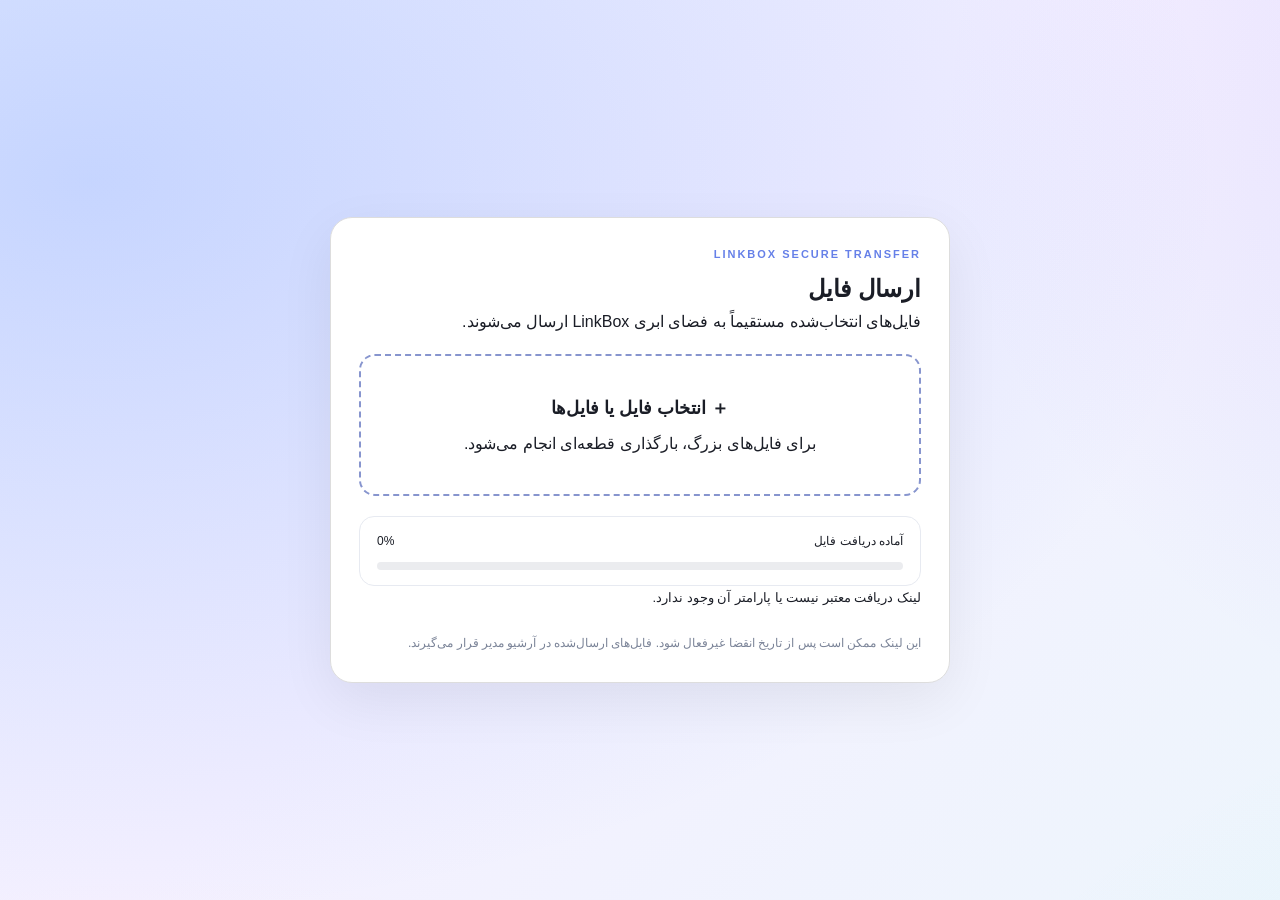
==== receive.html @ 8af35f46 "Add files via upload" ====
<!DOCTYPE html><html lang="fa" dir="rtl"><head><meta charset="UTF-8"><meta name="viewport" content="width=device-width,initial-scale=1"><title>ارسال فایل به LinkBox</title><link rel="stylesheet" href="styles.css"><link rel="stylesheet" href="file-manager.css"><style>body{min-height:100vh;display:grid;place-items:center}.receive-card{width:min(620px,calc(100% - 28px));padding:28px;border:1px solid var(--border-color,#ddd);border-radius:22px;background:var(--card-bg,#fff);box-shadow:0 18px 55px #0001}.receive-drop{display:block;text-align:center;border:2px dashed #8795ce;border-radius:16px;padding:38px 15px;margin:20px 0;cursor:pointer}.receive-drop strong{display:block;font-size:18px;margin-bottom:8px}.receive-status{font-size:13px;line-height:1.9;min-height:28px}</style></head><body><main class="receive-card"><p class="fm-kicker">LINKBOX SECURE TRANSFER</p><h2>ارسال فایل</h2><p>فایل‌های انتخاب‌شده مستقیماً به فضای ابری LinkBox ارسال می‌شوند.</p><label class="receive-drop"><strong>＋ انتخاب فایل یا فایل‌ها</strong><span>برای فایل‌های بزرگ، بارگذاری قطعه‌ای انجام می‌شود.</span><input id="receive-files" type="file" multiple hidden></label><div class="fm-progress-wrap"><div class="fm-progress-label"><span id="receive-name">آماده دریافت فایل</span><span id="receive-percent">0%</span></div><div class="fm-progress"><i id="receive-bar"></i></div></div><p id="receive-status" class="receive-status" aria-live="polite"></p><p class="fm-footer-note">این لینک ممکن است پس از تاریخ انقضا غیرفعال شود. فایل‌های ارسال‌شده در آرشیو مدیر قرار می‌گیرند.</p></main><script src="config.js"></script><script src="receive.js"></script></body></html>
---- styles.css ----
/* ========== متغیرهای تم ========== */
:root {
  --bg-primary: #eef1f8;
  --bg-secondary: #ffffff;
  --bg-tertiary: #e4e9f2;
  --bg-card: #ffffff;
  --text-primary: #1a1d26;
  --text-secondary: #5a6270;
  --text-muted: #8b93a7;
  --border: #d5dbe8;
  --accent: #4f6ef7;
  --accent-hover: #3b5bdb;
  --accent-soft: rgba(79, 110, 247, 0.12);
  --danger: #e74c3c;
  --danger-hover: #c0392b;
  --danger-soft: rgba(231, 76, 60, 0.12);
  --shadow: 0 2px 12px rgba(0, 0, 0, 0.06);
  --shadow-hover: 0 10px 32px rgba(0, 0, 0, 0.14);
  --shadow-lg: 0 16px 48px rgba(0, 0, 0, 0.16);
  --glow: 0 0 24px rgba(79, 110, 247, 0.25);
  --glow-soft: 0 0 40px rgba(79, 110, 247, 0.12);
  --radius: 18px;
  --radius-sm: 12px;
  --radius-xs: 8px;
  --transition: 0.22s cubic-bezier(0.4, 0, 0.2, 1);
  --font: "Vazirmatn", "Tahoma", "Segoe UI", sans-serif;
}

[data-theme="dark"] {
  --bg-primary: #0c0e14;
  --bg-secondary: #161922;
  --bg-tertiary: #1e2230;
  --bg-card: #1a1d28;
  --text-primary: #eef0f4;
  --text-secondary: #9ba3b5;
  --text-muted: #6b7280;
  --border: #2a2e3d;
  --accent: #6b8aff;
  --accent-hover: #8ba3ff;
  --accent-soft: rgba(107, 138, 255, 0.15);
  --danger: #ff6b6b;
  --danger-hover: #ff5252;
  --danger-soft: rgba(255, 107, 107, 0.15);
  --shadow: 0 2px 12px rgba(0, 0, 0, 0.3);
  --shadow-hover: 0 10px 32px rgba(0, 0, 0, 0.5);
  --shadow-lg: 0 16px 48px rgba(0, 0, 0, 0.55);
  --glow: 0 0 28px rgba(107, 138, 255, 0.35);
  --glow-soft: 0 0 48px rgba(107, 138, 255, 0.18);
}

/* تم طوسی خوش‌رنگ */
[data-theme="slate"] {
  --bg-primary: #2a2d35;
  --bg-secondary: #353942;
  --bg-tertiary: #40454f;
  --bg-card: #383c46;
  --text-primary: #f0f1f3;
  --text-secondary: #b0b5c0;
  --text-muted: #858b98;
  --border: #4a4f5a;
  --accent: #8b9dc3;
  --accent-hover: #a8b8d8;
  --accent-soft: rgba(139, 157, 195, 0.18);
  --danger: #e88a8a;
  --danger-hover: #f0a0a0;
  --danger-soft: rgba(232, 138, 138, 0.15);
  --shadow: 0 2px 14px rgba(0, 0, 0, 0.35);
  --shadow-hover: 0 10px 36px rgba(0, 0, 0, 0.45);
  --shadow-lg: 0 16px 48px rgba(0, 0, 0, 0.5);
  --glow: 0 0 28px rgba(139, 157, 195, 0.3);
  --glow-soft: 0 0 48px rgba(139, 157, 195, 0.15);
}

*, *::before, *::after { box-sizing: border-box; margin: 0; padding: 0; }
html { font-size: 16px; }
body {
  font-family: var(--font);
  background: var(--bg-primary);
  color: var(--text-primary);
  line-height: 1.6;
  min-height: 100vh;
  transition: background var(--transition), color var(--transition);
  -webkit-tap-highlight-color: transparent;
  touch-action: manipulation;
}

.app {
  max-width: 1400px;
  margin: 0 auto;
  padding: 0 24px 48px;
}

/* ========== هدر ========== */
.header {
  display: flex;
  align-items: center;
  gap: 20px;
  padding: 18px 0;
  margin-bottom: 16px;
}
.header-right { flex-shrink: 0; }
.header-center { flex: 1; max-width: 480px; margin: 0 auto; }
.header-left {
  flex-shrink: 0;
  display: flex;
  align-items: center;
  gap: 14px;
}

/* لوگو — ۸۰٪ بزرگ‌تر */
.logo {
  display: flex;
  align-items: center;
  gap: 12px;
  font-weight: 800;
  font-size: 2.4rem;
}
.logo-icon {
  display: flex;
  align-items: center;
  justify-content: center;
  width: 64px;
  height: 64px;
  background: linear-gradient(135deg, var(--accent), #8b5cf6);
  color: #fff;
  border-radius: 16px;
  font-size: 1.9rem;
  box-shadow: var(--glow), 0 4px 16px rgba(79, 110, 247, 0.3);
  position: relative;
}
.logo-icon::after {
  content: "";
  position: absolute;
  inset: -3px;
  border-radius: 18px;
  background: linear-gradient(135deg, var(--accent), #8b5cf6);
  opacity: 0.35;
  filter: blur(10px);
  z-index: -1;
}
.logo-text {
  background: linear-gradient(135deg, var(--accent), #8b5cf6);
  -webkit-background-clip: text;
  -webkit-text-fill-color: transparent;
  background-clip: text;
  filter: drop-shadow(0 0 12px rgba(79, 110, 247, 0.25));
}

/* لوگوی تصویری — سمت چپ صفحه */
.logo-img-link {
  display: flex;
  align-items: center;
  flex-shrink: 0;
  text-decoration: none;
}
.logo-img {
  height: 78px;
  width: auto;
  max-width: 240px;
  object-fit: contain;
  border-radius: 10px;
  transition: transform 0.2s ease, opacity 0.2s ease;
}
.logo-img:hover {
  transform: scale(1.05);
  opacity: 0.92;
}

/* ساعت عقربه‌ای + تاریخ شمسی */
.clock-date-wrap {
  display: flex;
  align-items: center;
  gap: 12px;
  padding: 6px 12px 6px 6px;
  background: var(--bg-secondary);
  border: 1.5px solid var(--border);
  border-radius: 16px;
  box-shadow: var(--shadow), var(--glow-soft);
}

.analog-clock {
  width: 52px;
  height: 52px;
  flex-shrink: 0;
}
.clock-face {
  width: 100%;
  height: 100%;
  border-radius: 50%;
  background:
    radial-gradient(circle at 35% 30%, rgba(255,255,255,0.2), transparent 50%),
    linear-gradient(145deg, var(--bg-tertiary), var(--bg-secondary));
  border: 2px solid var(--border);
  box-shadow:
    inset 0 2px 6px rgba(0,0,0,0.08),
    0 0 16px rgba(79, 110, 247, 0.15);
  position: relative;
}
.clock-mark {
  position: absolute;
  width: 2px;
  height: 5px;
  background: var(--text-muted);
  left: 50%;
  top: 4px;
  margin-left: -1px;
  transform-origin: 50% 22px;
  transform: rotate(calc(var(--i) * 30deg));
  border-radius: 1px;
  opacity: 0.7;
}
.clock-mark:nth-child(1),
.clock-mark:nth-child(4),
.clock-mark:nth-child(7),
.clock-mark:nth-child(10) {
  height: 7px;
  width: 2.5px;
  background: var(--accent);
  opacity: 1;
}
.hand {
  position: absolute;
  left: 50%;
  bottom: 50%;
  transform-origin: 50% 100%;
  border-radius: 3px;
  background: var(--text-primary);
}
.hour-hand {
  width: 3px;
  height: 12px;
  margin-left: -1.5px;
  background: var(--text-primary);
  z-index: 2;
}
.minute-hand {
  width: 2.5px;
  height: 16px;
  margin-left: -1.25px;
  background: var(--text-secondary);
  z-index: 3;
}
.second-hand {
  width: 1.5px;
  height: 18px;
  margin-left: -0.75px;
  background: var(--accent);
  z-index: 4;
  box-shadow: 0 0 6px var(--accent);
}
.clock-center {
  position: absolute;
  width: 6px;
  height: 6px;
  background: var(--accent);
  border-radius: 50%;
  left: 50%;
  top: 50%;
  margin: -3px 0 0 -3px;
  z-index: 5;
  box-shadow: 0 0 8px var(--accent);
}

.jalali-date {
  display: flex;
  flex-direction: column;
  gap: 1px;
  min-width: 0;
}
.jalali-weekday {
  font-size: 0.72rem;
  font-weight: 600;
  color: var(--accent);
  letter-spacing: 0.02em;
}
.jalali-full {
  font-size: 0.82rem;
  font-weight: 700;
  color: var(--text-primary);
  white-space: nowrap;
}

/* جستجو */
.search-box { position: relative; display: flex; align-items: center; }
.search-icon {
  position: absolute;
  right: 14px;
  width: 18px;
  height: 18px;
  color: var(--text-muted);
  pointer-events: none;
}
.search-box input {
  width: 100%;
  padding: 11px 44px 11px 40px;
  border: 1.5px solid var(--border);
  border-radius: 999px;
  background: var(--bg-secondary);
  color: var(--text-primary);
  font-size: 0.95rem;
  font-family: inherit;
  transition: all var(--transition);
  outline: none;
}
.search-box input:focus {
  border-color: var(--accent);
  box-shadow: 0 0 0 3px var(--accent-soft);
}
.search-box input::placeholder { color: var(--text-muted); }
.search-clear {
  position: absolute;
  left: 12px;
  background: var(--bg-tertiary);
  border: none;
  width: 22px;
  height: 22px;
  border-radius: 50%;
  color: var(--text-secondary);
  font-size: 0.7rem;
  cursor: pointer;
  display: flex;
  align-items: center;
  justify-content: center;
  transition: all var(--transition);
}
.search-clear:hover { background: var(--danger); color: #fff; }
.search-clear.hidden { display: none; }

.theme-btn {
  display: flex;
  align-items: center;
  justify-content: center;
  width: 42px;
  height: 42px;
  background: var(--bg-secondary);
  border: 1.5px solid var(--border);
  border-radius: 12px;
  cursor: pointer;
  font-size: 1.2rem;
  transition: all var(--transition);
  box-shadow: var(--shadow);
}
.theme-btn:hover {
  border-color: var(--accent);
  background: var(--accent-soft);
  transform: rotate(15deg);
  box-shadow: var(--glow-soft);
}

/* ========== نوار ابزار ========== */
.toolbar {
  display: flex;
  gap: 12px;
  margin-bottom: 20px;
  flex-wrap: wrap;
}

.btn {
  display: inline-flex;
  align-items: center;
  gap: 8px;
  padding: 11px 20px;
  border: none;
  border-radius: var(--radius-sm);
  font-size: 0.92rem;
  font-weight: 600;
  cursor: pointer;
  transition: all var(--transition);
  font-family: inherit;
}
.btn-primary {
  background: linear-gradient(135deg, var(--accent), #7c5cfc);
  color: #fff;
  box-shadow: 0 4px 14px rgba(79, 110, 247, 0.35), var(--glow-soft);
  position: relative;
  overflow: hidden;
}
.btn-primary::after {
  content: "";
  position: absolute;
  top: -50%;
  left: -50%;
  width: 200%;
  height: 200%;
  background: linear-gradient(90deg, transparent, rgba(255,255,255,0.2), transparent);
  transform: translateX(-100%);
  transition: none;
}
.btn-primary:hover {
  transform: translateY(-2px);
  box-shadow: 0 6px 20px rgba(79, 110, 247, 0.5), var(--glow);
}
.btn-primary:hover::after {
  animation: btnShine 0.7s ease;
}
@keyframes btnShine {
  to { transform: translateX(100%); }
}
.btn-secondary {
  background: var(--bg-secondary);
  color: var(--text-primary);
  border: 1.5px solid var(--border);
}
.btn-secondary:hover {
  background: var(--bg-tertiary);
  border-color: var(--accent);
}
.btn-danger { background: var(--danger); color: #fff; }
.btn-danger:hover { background: var(--danger-hover); }

.btn-icon {
  background: transparent;
  border: none;
  color: var(--text-secondary);
  padding: 5px;
  border-radius: 6px;
  cursor: pointer;
  font-size: 0.9rem;
  transition: all var(--transition);
  line-height: 1;
}
.btn-icon:hover { background: var(--bg-tertiary); color: var(--text-primary); }
.btn-icon.danger:hover { color: var(--danger); background: var(--danger-soft); }

/* ========== نوار افقی دسته‌بندی‌ها — ۳ بعدی ========== */
.categories-bar-wrap {
  margin-bottom: 28px;
  overflow-x: auto;
  padding: 8px 4px 16px;
  -webkit-overflow-scrolling: touch;
  scrollbar-width: thin;
}

.categories-bar {
  display: flex;
  gap: 12px;
  flex-wrap: nowrap;
  min-width: min-content;
  perspective: 800px;
}

.cat-chip {
  position: relative;
  display: flex;
  align-items: center;
  gap: 8px;
  padding: 12px 20px;
  border: none;
  border-radius: 14px;
  font-family: inherit;
  font-size: 0.92rem;
  font-weight: 600;
  color: #fff;
  cursor: pointer;
  white-space: nowrap;
  transition: all 0.25s cubic-bezier(0.34, 1.4, 0.64, 1);
  /* افکت ۳ بعدی */
  box-shadow:
    0 4px 0 rgba(0, 0, 0, 0.2),
    0 6px 16px rgba(0, 0, 0, 0.15),
    inset 0 1px 0 rgba(255, 255, 255, 0.25);
  transform: translateY(0);
  flex-shrink: 0;
}

.cat-chip:hover {
  transform: translateY(-3px);
  box-shadow:
    0 7px 0 rgba(0, 0, 0, 0.2),
    0 12px 24px rgba(0, 0, 0, 0.2),
    inset 0 1px 0 rgba(255, 255, 255, 0.3);
}

.cat-chip:active {
  transform: translateY(2px);
  box-shadow:
    0 2px 0 rgba(0, 0, 0, 0.2),
    0 3px 8px rgba(0, 0, 0, 0.12),
    inset 0 1px 0 rgba(255, 255, 255, 0.2);
}

.cat-chip.active {
  transform: translateY(-4px) scale(1.04);
  box-shadow:
    0 8px 0 rgba(0, 0, 0, 0.25),
    0 14px 28px rgba(0, 0, 0, 0.22),
    inset 0 1px 0 rgba(255, 255, 255, 0.35),
    0 0 0 3px rgba(255, 255, 255, 0.3);
  z-index: 2;
}

.cat-chip .cat-count {
  background: rgba(0, 0, 0, 0.25);
  color: #fff;
  font-size: 0.72rem;
  font-weight: 700;
  padding: 2px 8px;
  border-radius: 999px;
  min-width: 22px;
  text-align: center;
}

.cat-chip .cat-delete {
  background: rgba(0, 0, 0, 0.2);
  border: none;
  color: #fff;
  width: 22px;
  height: 22px;
  border-radius: 50%;
  font-size: 0.7rem;
  cursor: pointer;
  display: flex;
  align-items: center;
  justify-content: center;
  opacity: 0.7;
  transition: all 0.15s;
  margin-right: -4px;
}
.cat-chip .cat-delete:hover {
  opacity: 1;
  background: rgba(0, 0, 0, 0.45);
  transform: scale(1.15);
}

/* ========== محتوا ========== */
.content { min-height: 400px; }

.content-header {
  display: flex;
  align-items: center;
  gap: 10px;
  margin-bottom: 22px;
}
.content-header h2 {
  font-size: 1.3rem;
  font-weight: 800;
  letter-spacing: -0.02em;
}
.badge {
  background: var(--bg-tertiary);
  color: var(--text-secondary);
  font-size: 0.78rem;
  padding: 3px 10px;
  border-radius: 999px;
  font-weight: 700;
}

/* ========== گرید کارت‌ها — استایل آیکونی درخشان ========== */
.links-grid {
  display: grid;
  grid-template-columns: repeat(auto-fill, minmax(260px, 1fr));
  gap: 20px;
}

.link-card {
  background: var(--bg-card);
  border: 1.5px solid var(--border);
  border-radius: 20px;
  overflow: hidden;
  display: flex;
  flex-direction: column;
  transition: all 0.3s cubic-bezier(0.4, 0, 0.2, 1);
  position: relative;
  aspect-ratio: 1.25 / 1;
  cursor: pointer;
  text-decoration: none;
  color: inherit;
  box-shadow: var(--shadow);
}

/* حاشیه درخشان */
.link-card::before {
  content: "";
  position: absolute;
  inset: 0;
  border-radius: inherit;
  padding: 1.5px;
  background: linear-gradient(135deg, transparent 30%, var(--accent) 50%, transparent 70%);
  background-size: 200% 200%;
  -webkit-mask: linear-gradient(#fff 0 0) content-box, linear-gradient(#fff 0 0);
  mask: linear-gradient(#fff 0 0) content-box, linear-gradient(#fff 0 0);
  -webkit-mask-composite: xor;
  mask-composite: exclude;
  opacity: 0;
  transition: opacity 0.4s ease;
  pointer-events: none;
  z-index: 3;
}
.link-card:hover::before {
  opacity: 0.8;
  animation: borderShine 2.2s linear infinite;
}
@keyframes borderShine {
  0% { background-position: 200% 0; }
  100% { background-position: -200% 0; }
}

.link-card:hover {
  transform: translateY(-5px) scale(1.01);
  box-shadow: var(--shadow-hover), var(--glow);
  border-color: color-mix(in srgb, var(--accent) 50%, var(--border));
}

/* ناحیه آیکون — وسط و درخشان */
.link-card-icon-area {
  position: relative;
  flex: 1;
  min-height: 0;
  display: flex;
  align-items: center;
  justify-content: center;
  background:
    radial-gradient(ellipse at 50% 45%, color-mix(in srgb, var(--accent) 12%, transparent), transparent 65%),
    var(--bg-card);
  overflow: hidden;
}

/* هاله نوری پشت آیکون */
.link-card-icon-area::before {
  content: "";
  position: absolute;
  width: 120px;
  height: 120px;
  border-radius: 50%;
  background: radial-gradient(circle, color-mix(in srgb, var(--accent) 35%, transparent), transparent 70%);
  filter: blur(20px);
  opacity: 0.7;
  transition: opacity 0.35s ease, transform 0.35s ease;
  pointer-events: none;
}
.link-card:hover .link-card-icon-area::before {
  opacity: 1;
  transform: scale(1.25);
}

.link-card-icon {
  position: relative;
  z-index: 1;
  width: 88px;
  height: 88px;
  border-radius: 22px;
  object-fit: contain;
  background: transparent;
  filter: drop-shadow(0 0 18px color-mix(in srgb, var(--accent) 45%, transparent));
  transition: transform 0.35s ease, filter 0.35s ease;
}
.link-card:hover .link-card-icon {
  transform: scale(1.08);
  filter: drop-shadow(0 0 28px color-mix(in srgb, var(--accent) 60%, transparent));
}

.link-card-icon.cover {
  width: 100%;
  height: 100%;
  border-radius: 0;
  object-fit: cover;
  filter: none;
}
.link-card:hover .link-card-icon.cover {
  transform: scale(1.05);
  filter: none;
}

.link-card-icon-fallback {
  position: relative;
  z-index: 1;
  width: 88px;
  height: 88px;
  display: flex;
  align-items: center;
  justify-content: center;
  font-size: 3.2rem;
  filter: drop-shadow(0 0 16px color-mix(in srgb, var(--accent) 40%, transparent));
  transition: transform 0.35s ease;
}
.link-card:hover .link-card-icon-fallback {
  transform: scale(1.1);
}

/* بدنه پایین کارت */
.link-card-body {
  flex-shrink: 0;
  padding: 12px 14px 12px;
  display: flex;
  flex-direction: column;
  gap: 2px;
  background: var(--bg-card);
  border-top: 1px solid var(--border);
  position: relative;
  z-index: 2;
}

.link-card-title-row {
  display: flex;
  align-items: center;
  gap: 6px;
  min-width: 0;
}
.link-card-title {
  font-size: 0.98rem;
  font-weight: 700;
  color: var(--text-primary);
  line-height: 1.3;
  white-space: nowrap;
  overflow: hidden;
  text-overflow: ellipsis;
  flex: 1;
  min-width: 0;
}
.link-card-sparkle {
  flex-shrink: 0;
  font-size: 0.85rem;
  opacity: 0.85;
}

.link-card-url {
  font-size: 0.72rem;
  color: var(--text-muted);
  white-space: nowrap;
  overflow: hidden;
  text-overflow: ellipsis;
  direction: ltr;
  text-align: right;
  margin-bottom: 6px;
}

.link-card-footer {
  display: flex;
  align-items: center;
  justify-content: space-between;
  gap: 8px;
}
.link-card-cat {
  font-size: 0.7rem;
  font-weight: 700;
  padding: 4px 12px;
  border-radius: 999px;
  color: #fff;
  max-width: 55%;
  overflow: hidden;
  text-overflow: ellipsis;
  white-space: nowrap;
  box-shadow: 0 2px 8px rgba(0,0,0,0.15);
}
.link-card-actions {
  display: flex;
  gap: 4px;
  opacity: 0.55;
  transition: opacity var(--transition);
}
.link-card:hover .link-card-actions { opacity: 1; }

.link-card-actions .btn-icon {
  width: 30px;
  height: 30px;
  display: flex;
  align-items: center;
  justify-content: center;
  border-radius: 8px;
  font-size: 0.95rem;
  background: var(--bg-tertiary);
}

/* حالت خالی */
.empty-state {
  text-align: center;
  padding: 80px 20px;
  color: var(--text-muted);
}
.empty-state.hidden { display: none; }
.empty-icon { font-size: 3rem; margin-bottom: 12px; }
.empty-title { font-size: 1.15rem; font-weight: 700; color: var(--text-secondary); margin-bottom: 4px; }
.empty-desc { font-size: 0.9rem; }

/* همگام‌سازی */
.sync-status {
  display: inline-flex;
  align-items: center;
  gap: 6px;
  font-size: 0.8rem;
  font-weight: 600;
  color: var(--text-muted);
  padding: 6px 12px;
  border-radius: 999px;
  background: var(--bg-tertiary);
  white-space: nowrap;
}
.sync-status.ok { color: #27ae60; }
.sync-status.err { color: var(--danger); }
.sync-status.syncing { color: var(--accent); }

.sync-intro {
  font-size: 0.9rem;
  color: var(--text-secondary);
  margin-bottom: 14px;
  line-height: 1.7;
}
.sync-steps {
  background: var(--bg-primary);
  border: 1px solid var(--border);
  border-radius: var(--radius-sm);
  padding: 14px 16px;
  margin-bottom: 18px;
  font-size: 0.85rem;
  color: var(--text-secondary);
  line-height: 1.8;
}
.sync-steps a { color: var(--accent); font-weight: 600; }
.sync-steps code {
  background: var(--bg-tertiary);
  padding: 1px 6px;
  border-radius: 4px;
  font-size: 0.8rem;
  direction: ltr;
  display: inline-block;
}
.checkbox-label {
  display: flex !important;
  align-items: center;
  gap: 8px;
  cursor: pointer;
  font-weight: 600 !important;
  color: var(--text-primary) !important;
}
.checkbox-label input { width: auto !important; accent-color: var(--accent); }
.sync-message {
  padding: 10px 14px;
  border-radius: var(--radius-xs);
  font-size: 0.85rem;
  margin-bottom: 12px;
}
.sync-message.hidden { display: none; }
.sync-message.ok { background: rgba(39, 174, 96, 0.12); color: #27ae60; }
.sync-message.err { background: var(--danger-soft); color: var(--danger); }
.sync-footer { flex-wrap: wrap; }
.sync-divider {
  border: none;
  border-top: 1px solid var(--border);
  margin: 18px 0 14px;
}
.sync-backup .hint { margin-bottom: 10px; }
.sync-backup-btns { display: flex; gap: 10px; flex-wrap: wrap; }

/* ========== مودال ========== */
.modal {
  position: fixed;
  inset: 0;
  z-index: 1000;
  display: flex;
  align-items: center;
  justify-content: center;
  padding: 20px;
}
.modal.hidden { display: none; }
.modal-overlay {
  position: absolute;
  inset: 0;
  background: rgba(0, 0, 0, 0.55);
  backdrop-filter: blur(6px);
}
.modal-content {
  position: relative;
  background: var(--bg-secondary);
  border-radius: var(--radius);
  width: 100%;
  max-width: 520px;
  box-shadow: var(--shadow-lg);
  border: 1.5px solid var(--border);
  animation: modalIn 0.28s cubic-bezier(0.34, 1.56, 0.64, 1);
  max-height: 90vh;
  overflow-y: auto;
}
.modal-content.modal-sm { max-width: 400px; }

@keyframes modalIn {
  from { opacity: 0; transform: translateY(-24px) scale(0.95); }
  to { opacity: 1; transform: translateY(0) scale(1); }
}

.modal-header {
  display: flex;
  align-items: center;
  justify-content: space-between;
  padding: 18px 22px;
  border-bottom: 1px solid var(--border);
  position: sticky;
  top: 0;
  background: var(--bg-secondary);
  z-index: 1;
}
.modal-header h3 { font-size: 1.1rem; font-weight: 700; }
.modal-close {
  background: var(--bg-tertiary);
  border: none;
  width: 32px;
  height: 32px;
  border-radius: 8px;
  font-size: 1rem;
  color: var(--text-muted);
  cursor: pointer;
  display: flex;
  align-items: center;
  justify-content: center;
  transition: all var(--transition);
}
.modal-close:hover { background: var(--danger-soft); color: var(--danger); }
.modal-body { padding: 22px; }
.modal-footer {
  display: flex;
  justify-content: flex-end;
  gap: 10px;
  margin-top: 20px;
}

.form-group { margin-bottom: 16px; }
.form-group label {
  display: block;
  font-size: 0.85rem;
  font-weight: 600;
  color: var(--text-secondary);
  margin-bottom: 6px;
}
.form-group input,
.form-group select,
.form-group textarea {
  width: 100%;
  padding: 11px 14px;
  border: 1.5px solid var(--border);
  border-radius: var(--radius-xs);
  background: var(--bg-primary);
  color: var(--text-primary);
  font-size: 0.92rem;
  font-family: inherit;
  transition: border-color var(--transition), box-shadow var(--transition);
}
.form-group input:focus,
.form-group select:focus,
.form-group textarea:focus {
  outline: none;
  border-color: var(--accent);
  box-shadow: 0 0 0 3px var(--accent-soft);
}
.form-group textarea { resize: vertical; min-height: 64px; }
.hint { font-size: 0.78rem; color: var(--text-muted); margin-top: 4px; }

/* پیش‌نمایش عکس */
.image-preview-area {
  display: flex;
  gap: 16px;
  align-items: flex-start;
  margin-bottom: 18px;
  padding: 14px;
  background: var(--bg-primary);
  border-radius: var(--radius-sm);
  border: 1.5px dashed var(--border);
}
.image-preview {
  width: 96px;
  height: 96px;
  border-radius: 14px;
  background: var(--bg-tertiary);
  display: flex;
  align-items: center;
  justify-content: center;
  overflow: hidden;
  flex-shrink: 0;
  border: 1.5px solid var(--border);
}
.image-preview img { width: 100%; height: 100%; object-fit: cover; }
.preview-placeholder { font-size: 2rem; opacity: 0.4; }
.image-inputs { flex: 1; min-width: 0; }
.image-inputs .form-group { margin-bottom: 8px; }

/* تب‌های منبع عکس */
.image-source-tabs {
  display: flex;
  gap: 6px;
  margin-bottom: 10px;
}
.img-tab {
  flex: 1;
  padding: 7px 12px;
  border: 1.5px solid var(--border);
  border-radius: 8px;
  background: var(--bg-secondary);
  color: var(--text-secondary);
  font-size: 0.82rem;
  font-weight: 600;
  font-family: inherit;
  cursor: pointer;
  transition: all var(--transition);
}
.img-tab.active {
  background: var(--accent);
  color: #fff;
  border-color: var(--accent);
}
.img-tab:hover:not(.active) { border-color: var(--accent); color: var(--accent); }
.img-panel.hidden { display: none; }

/* دراپ فایل */
.file-drop {
  display: flex;
  flex-direction: column;
  align-items: center;
  justify-content: center;
  gap: 4px;
  padding: 18px 12px;
  border: 1.5px dashed var(--border);
  border-radius: var(--radius-xs);
  background: var(--bg-secondary);
  cursor: pointer;
  transition: all var(--transition);
  text-align: center;
}
.file-drop:hover, .file-drop.dragover {
  border-color: var(--accent);
  background: var(--accent-soft);
}
.file-drop-text { font-size: 0.88rem; font-weight: 600; color: var(--text-primary); }
.file-drop-hint { font-size: 0.72rem; color: var(--text-muted); }

/* انتخابگر رنگ */
.color-picker { display: flex; gap: 8px; flex-wrap: wrap; }
.color-swatch {
  width: 32px;
  height: 32px;
  border-radius: 50%;
  border: 3px solid transparent;
  cursor: pointer;
  transition: all var(--transition);
  padding: 0;
}
.color-swatch:hover { transform: scale(1.15); }
.color-swatch.active {
  border-color: var(--text-primary);
  box-shadow: 0 0 0 2px var(--bg-secondary);
}

/* ========== ریسپانسیو ========== */
/* ========== موبایل ========== */
@media (max-width: 700px) {
  .app { padding: 0 12px 28px; }
  .header {
    flex-wrap: wrap;
    gap: 12px;
    padding: 12px 0;
  }
  .header-center { order: 3; max-width: 100%; width: 100%; }
  .logo { font-size: 1.5rem; gap: 8px; }
  .logo-icon { width: 44px; height: 44px; font-size: 1.3rem; border-radius: 12px; }
  .logo-img { height: 60px; max-width: 180px; }
  .clock-date-wrap { padding: 4px 8px 4px 4px; gap: 6px; border-radius: 12px; }
  .analog-clock { width: 40px; height: 40px; }
  .clock-mark { transform-origin: 50% 16px; top: 3px; height: 4px; }
  .hour-hand { height: 9px; }
  .minute-hand { height: 12px; }
  .second-hand { height: 14px; }
  .jalali-weekday { font-size: 0.65rem; }
  .jalali-full { font-size: 0.7rem; }
  .theme-btn { width: 38px; height: 38px; font-size: 1.05rem; }
  .toolbar { flex-direction: column; gap: 8px; margin-bottom: 14px; }
  .btn { width: 100%; justify-content: center; padding: 12px 16px; }
  .categories-bar-wrap { margin-bottom: 18px; padding: 4px 2px 12px; }
  .cat-chip { padding: 10px 14px; font-size: 0.82rem; border-radius: 12px; }
  .content-header { margin-bottom: 14px; }
  .content-header h2 { font-size: 1.1rem; }

  /* دو ستون روی موبایل */
  .links-grid {
    grid-template-columns: repeat(2, 1fr);
    gap: 12px;
  }
  .link-card {
    aspect-ratio: 1 / 1.05;
    border-radius: 16px;
  }
  .link-card-icon {
    width: 56px;
    height: 56px;
    border-radius: 14px;
  }
  .link-card-icon-fallback { width: 56px; height: 56px; font-size: 2.2rem; }
  .link-card-icon-area::before { width: 80px; height: 80px; }
  .link-card-body { padding: 10px 10px 10px; }
  .link-card-title { font-size: 0.82rem; }
  .link-card-url { font-size: 0.65rem; margin-bottom: 4px; }
  .link-card-cat { font-size: 0.62rem; padding: 3px 8px; }
  .link-card-actions .btn-icon { width: 28px; height: 28px; font-size: 0.85rem; }
  /* روی موبایل دکمه‌ها همیشه دیده شوند */
  .link-card-actions { opacity: 0.85; }

  .image-preview-area { flex-direction: column; align-items: center; }
  .modal-content { max-width: 100%; border-radius: 16px; }
  .modal { padding: 12px; }
}

/* موبایل خیلی کوچک — یک ستون */
@media (max-width: 380px) {
  .links-grid {
    grid-template-columns: 1fr;
    gap: 14px;
  }
  .link-card { aspect-ratio: 1.3 / 1; max-width: 320px; margin: 0 auto; width: 100%; }
  .link-card-icon { width: 72px; height: 72px; }
  .link-card-icon-fallback { width: 72px; height: 72px; font-size: 2.8rem; }
}

/* تبلت */
@media (min-width: 701px) and (max-width: 900px) {
  .links-grid {
    grid-template-columns: repeat(auto-fill, minmax(220px, 1fr));
    gap: 16px;
  }
}


/* منوی اصلی در گوشه بالای صفحه */
.hidden { display: none !important; }
.header-right { display:flex; align-items:center; gap:16px; position:relative; }
.top-menu-wrap { position:relative; z-index:20; }
.top-menu-toggle { display:flex; align-items:center; gap:8px; border:1px solid var(--border); border-radius:13px; padding:10px 14px; background:var(--bg-card); color:var(--text-primary); font:inherit; font-weight:700; cursor:pointer; box-shadow:var(--shadow); transition:all .2s ease; }
.top-menu-toggle:hover,.top-menu-toggle[aria-expanded="true"] { border-color:var(--accent); color:var(--accent); box-shadow:var(--glow-soft); }
.top-menu { position:absolute; top:calc(100% + 10px); right:0; width:220px; padding:9px; border:1px solid var(--border); border-radius:17px; background:var(--bg-card); box-shadow:var(--shadow-lg); backdrop-filter:blur(18px); animation:menuIn .18s ease-out; }
.menu-action { width:100%; display:flex; align-items:center; gap:10px; padding:11px 12px; border:0; border-radius:10px; background:transparent; color:var(--text-primary); font:inherit; text-align:right; cursor:pointer; transition:background .2s,transform .2s,color .2s; }
.menu-action span { width:23px; text-align:center; font-size:1.15rem; }
.menu-action:hover { background:var(--accent-soft); color:var(--accent); transform:translateX(-2px); }
.menu-action.menu-primary { background:linear-gradient(120deg,var(--accent),#8b5cf6); color:white; }
.menu-action.menu-primary:hover { filter:brightness(1.08); }
.top-menu .sync-status { display:block; padding:8px 10px 2px; font-size:.72rem; }
@keyframes menuIn { from { opacity:0; transform:translateY(-6px) scale(.98); } to { opacity:1; transform:translateY(0) scale(1); } }

/* کارت‌های فشرده‌تر؛ اندازه تصویر داخل کارت تغییر نمی‌کند */
.links-grid { grid-template-columns:repeat(auto-fill,minmax(210px,1fr)); gap:14px; }
.link-card { aspect-ratio:1.45 / 1; border-radius:16px; animation:cardAppear .48s cubic-bezier(.2,.75,.25,1) both; }
.link-card:nth-child(6n+2) { animation-delay:.04s; } .link-card:nth-child(6n+3) { animation-delay:.08s; } .link-card:nth-child(6n+4) { animation-delay:.12s; } .link-card:nth-child(6n+5) { animation-delay:.16s; }
@keyframes cardAppear { from { opacity:0; transform:translateY(14px) scale(.975); } to { opacity:1; transform:translateY(0) scale(1); } }
.link-card-icon { width:88px; height:88px; } .link-card-icon.cover { width:100%; height:100%; }
.link-card-body { padding:9px 12px; }
.gallery-page { padding:8px 0 35px; animation:cardAppear .35s ease both; }
.gallery-heading { display:flex; align-items:center; justify-content:space-between; gap:18px; margin:8px 0 20px; }
.gallery-heading h2 { margin:0; font-size:clamp(1.5rem,3vw,2.2rem); }
.gallery-heading p { color:var(--text-secondary); margin:5px 0 0; }
.gallery-kicker { color:var(--accent)!important; font-size:.7rem; letter-spacing:.18em; font-weight:800; }
.gallery-search { display:flex; gap:10px; margin-bottom:14px; }
.gallery-search input { flex:1; min-width:0; border:1px solid var(--border); background:var(--bg-card); color:var(--text-primary); border-radius:12px; padding:12px 14px; font:inherit; }
.gallery-search .btn { width:auto; }
.gallery-status { color:var(--text-secondary); font-size:.9rem; padding:8px 0 14px; }
.gallery-grid { display:grid; grid-template-columns:repeat(auto-fill,minmax(270px,1fr)); gap:16px; }
.gallery-item { position:relative; overflow:hidden; border-radius:17px; aspect-ratio:16/9; background:var(--bg-tertiary); box-shadow:var(--shadow); animation:cardAppear .45s ease both; }
.gallery-item img { display:block; width:100%; height:100%; object-fit:cover; transition:transform .6s cubic-bezier(.2,.7,.2,1),filter .4s; }
.gallery-item:hover img { transform:scale(1.06); filter:saturate(1.1); }
.gallery-item a { position:absolute; inset:0; display:flex; align-items:flex-end; padding:15px; text-decoration:none; color:white; background:linear-gradient(transparent 35%,rgba(0,0,0,.72)); opacity:.92; }
.gallery-item a span { font-weight:700; text-shadow:0 1px 6px #000; }
.gallery-item .gallery-download { position:absolute; top:10px; left:10px; z-index:2; padding:7px 10px; border-radius:9px; color:#fff; text-decoration:none; background:rgba(0,0,0,.58); backdrop-filter:blur(8px); font-size:.8rem; }
@media(max-width:700px) { .header-right { width:100%; justify-content:space-between; } .header { align-items:center; } .top-menu { right:auto; left:0; } .links-grid { grid-template-columns:repeat(auto-fill,minmax(155px,1fr)); gap:10px; } .link-card { aspect-ratio:1.25/1; } .gallery-heading { align-items:flex-start; flex-direction:column; } .gallery-search .btn { width:auto; } .gallery-grid { grid-template-columns:repeat(auto-fill,minmax(220px,1fr)); gap:11px; } }

/* LinkBox: تمام‌کادر شدن لوگوی سایت در کارت‌های شیشه‌ای */
.link-card {
  aspect-ratio: 1.18 / 1;
  background: rgba(15, 23, 42, .42);
  border: 1px solid rgba(255,255,255,.24);
  backdrop-filter: blur(16px);
  -webkit-backdrop-filter: blur(16px);
}
.link-card-icon-area {
  position: absolute;
  inset: 0;
  width: 100%;
  height: 100%;
  min-height: 0;
  background: radial-gradient(ellipse at center, rgba(255,255,255,.14), rgba(15,23,42,.12) 70%);
}
.link-card-icon-area::before { width: 75%; height: 75%; opacity: .45; }
.link-card-icon {
  width: 100%; height: 100%; max-width: none; max-height: none;
  padding: 18%; box-sizing: border-box; border-radius: 0;
  object-fit: contain;
  filter: drop-shadow(0 8px 24px rgba(0,0,0,.24));
}
.link-card-icon.cover {
  padding: 0; width: 100%; height: 100%; object-fit: cover;
  opacity: .92;
}
.link-card:hover .link-card-icon { transform: scale(1.04); }
.link-card-body {
  margin-top: auto;
  width: 100%;
  padding: 13px 14px 12px;
  background: linear-gradient(180deg, transparent 0%, rgba(8,15,35,.68) 24%, rgba(8,15,35,.88) 100%);
  border-top: 1px solid rgba(255,255,255,.15);
  color: #fff;
}
.link-card-title { color: #fff; text-shadow: 0 1px 8px rgba(0,0,0,.45); }
.link-card-url { color: rgba(255,255,255,.76); }
.link-card-cat { color: #fff; }
.link-card-actions { z-index: 5; }
.link-card-actions .btn-icon { box-shadow: 0 4px 18px rgba(0,0,0,.3); }
@media (hover: hover) and (pointer: fine) {
  .link-card-actions { opacity: 0; transform: translateY(-4px); transition: opacity .22s ease, transform .22s ease; }
  .link-card:hover .link-card-actions, .link-card:focus-within .link-card-actions { opacity: 1; transform: translateY(0); }
}
@media (hover: none) {
  .link-card-actions { opacity: 1; }
}

/* کارت لینک مینیمال: لوگو در تمام کارت، فقط نام پایین راست و عملیات هنگام hover */
.link-card {
  display: block;
  position: relative;
  isolation: isolate;
  min-height: 170px;
  aspect-ratio: 1.18 / 1;
  overflow: hidden;
  background: rgba(15, 23, 42, .42);
  border: 1px solid rgba(255,255,255,.25);
  backdrop-filter: blur(16px);
  -webkit-backdrop-filter: blur(16px);
}
.link-card-icon-area {
  position: absolute;
  inset: 0;
  width: 100%;
  height: 100%;
  display: flex;
  align-items: center;
  justify-content: center;
  background: transparent;
  z-index: 0;
}
.link-card-icon-area::before { width: 72%; height: 72%; filter: blur(28px); opacity: .65; }
.link-card-icon {
  width: 100%;
  height: 100%;
  max-width: none;
  max-height: none;
  border-radius: 0;
  object-fit: contain;
  padding: 12%;
  filter: drop-shadow(0 8px 22px rgba(0,0,0,.25));
}
.link-card-icon.cover {
  width: 100%;
  height: 100%;
  padding: 0;
  object-fit: cover;
}
.link-card-icon-fallback { width: 100%; height: 100%; font-size: clamp(3rem, 8vw, 6rem); }
.link-card-body { display: none !important; }
.link-card-title {
  position: absolute;
  z-index: 4;
  right: 0;
  bottom: 0;
  left: 0;
  padding: 30px 14px 12px;
  color: #fff;
  font-size: .98rem;
  font-weight: 750;
  text-align: right;
  direction: rtl;
  white-space: nowrap;
  overflow: hidden;
  text-overflow: ellipsis;
  background: linear-gradient( to top, rgba(5,10,25,.82), rgba(5,10,25,.22) 68%, transparent );
  text-shadow: 0 1px 5px rgba(0,0,0,.5);
}
.link-card-actions {
  position: absolute;
  z-index: 5;
  top: 10px;
  left: 10px;
  display: flex;
  gap: 7px;
  opacity: 0;
  visibility: hidden;
  transform: translateY(-5px);
  transition: opacity .2s ease, transform .2s ease, visibility .2s ease;
}
.link-card:hover .link-card-actions,
.link-card:focus-within .link-card-actions {
  opacity: 1;
  visibility: visible;
  transform: translateY(0);
}
.link-card-actions .btn-icon {
  width: 34px;
  height: 34px;
  border: 1px solid rgba(255,255,255,.32);
  border-radius: 10px;
  color: #fff;
  background: rgba(15,23,42,.72);
  backdrop-filter: blur(10px);
  -webkit-backdrop-filter: blur(10px);
  box-shadow: 0 3px 12px rgba(0,0,0,.2);
}
.link-card-actions .btn-icon:hover { transform: scale(1.08); }
.link-card-actions .btn-icon.danger { background: rgba(220,38,38,.82); }
@media (hover: none) {
  .link-card-actions { opacity: 1; visibility: visible; transform: none; }
}

/* Stability fixes: cards are interactive containers, action buttons remain consistently clickable. */
.link-card { isolation:isolate; }
.link-card-actions { position:absolute; top:10px; right:10px; z-index:10; opacity:0; visibility:hidden; pointer-events:none; }
.link-card:hover .link-card-actions,
.link-card:focus-within .link-card-actions { opacity:1; visibility:visible; pointer-events:auto; }
.link-card-actions .btn-icon { cursor:pointer; border:1px solid rgba(255,255,255,.25); box-shadow:0 4px 14px rgba(0,0,0,.25); }
.link-card[role="link"]:focus-visible { outline:2px solid var(--accent); outline-offset:3px; }
.link-card-title { position:relative; z-index:4; }
.gallery-item .gallery-download { z-index:5; }
.gallery-item > a:not(.gallery-download) { z-index:3; }


/* LinkBox refinement: full-cover logo and bottom-right title */
.link-card { isolation:isolate; }
.link-card-icon-area { position:absolute; inset:0; width:100%; height:100%; z-index:0; background:transparent; }
.link-card-icon-area::before { display:none; }
.link-card-icon, .link-card-icon.cover { width:100%; height:100%; max-width:none; max-height:none; border-radius:0; object-fit:cover; filter:none; }
.link-card:hover .link-card-icon, .link-card:hover .link-card-icon.cover { transform:scale(1.035); filter:none; }
.link-card-icon:not(.cover) { object-fit:contain; padding:18%; box-sizing:border-box; background:transparent; }
.link-card-icon-area::after { content:""; position:absolute; inset:35% 0 0; background:linear-gradient(180deg,transparent,rgba(4,10,25,.82)); pointer-events:none; z-index:2; }
.link-card-title { position:absolute; right:14px; bottom:12px; z-index:4; max-width:calc(100% - 28px); padding:5px 10px; border-radius:9px; background:rgba(4,10,25,.42); backdrop-filter:blur(10px); -webkit-backdrop-filter:blur(10px); color:#fff; font-size:.92rem; font-weight:750; text-align:right; direction:rtl; }
.link-card-actions { position:absolute; top:10px; right:10px; z-index:6; opacity:0; visibility:hidden; transform:translateY(-5px); transition:opacity .18s ease,transform .18s ease,visibility .18s ease; }
.link-card:hover .link-card-actions, .link-card:focus-within .link-card-actions { opacity:1; visibility:visible; transform:translateY(0); }
.link-card:focus-visible { outline:2px solid var(--accent); outline-offset:3px; }
.gallery-page { position:relative; padding:24px clamp(12px,2vw,30px) 42px; border:1px solid rgba(255,255,255,.18); border-radius:26px; background:linear-gradient(135deg,rgba(255,255,255,.13),rgba(255,255,255,.045)); backdrop-filter:blur(22px); -webkit-backdrop-filter:blur(22px); box-shadow:0 24px 70px rgba(0,0,0,.2); }
.gallery-heading { padding:22px 24px; border-radius:22px; color:#fff; background:linear-gradient(115deg,rgba(35,91,180,.78),rgba(118,53,173,.54),rgba(9,19,48,.65)); border:1px solid rgba(255,255,255,.2); box-shadow:inset 0 1px rgba(255,255,255,.2),0 14px 35px rgba(0,0,0,.16); }
.gallery-heading h2 { color:#fff; font-size:clamp(1.7rem,3vw,2.5rem); }
.gallery-heading p { color:rgba(255,255,255,.8); }
.gallery-kicker { color:#a8d9ff!important; }
.gallery-search { margin:18px 0 8px; padding:8px; border-radius:17px; background:rgba(255,255,255,.1); border:1px solid rgba(255,255,255,.17); backdrop-filter:blur(14px); }
.gallery-search input { border:0; background:rgba(5,14,35,.32); border-radius:12px; color:var(--text-primary); }
.gallery-status { padding:12px 4px 16px; }
.gallery-grid { grid-template-columns:repeat(auto-fill,minmax(min(100%,280px),1fr)); gap:18px; }
.gallery-item { border:1px solid rgba(255,255,255,.22); border-radius:20px; box-shadow:0 12px 32px rgba(0,0,0,.2); transition:transform .25s ease,border-color .25s ease,box-shadow .25s ease; }
.gallery-item:hover { transform:translateY(-5px); border-color:rgba(133,191,255,.8); box-shadow:0 18px 38px rgba(0,0,0,.3),0 0 24px rgba(78,139,255,.18); }
.gallery-item-title { position:absolute; z-index:3; right:0; bottom:0; left:0; padding:34px 16px 15px; color:#fff; font-weight:750; background:linear-gradient(transparent,rgba(4,9,24,.78)); text-align:right; direction:rtl; pointer-events:none; }
.gallery-open { position:absolute; z-index:4; top:10px; left:10px; width:38px; height:38px; display:grid; place-items:center; border-radius:12px; color:white; text-decoration:none; font-size:1.2rem; background:rgba(7,15,35,.62); border:1px solid rgba(255,255,255,.26); backdrop-filter:blur(12px); }
.gallery-item-error { display:none; }
@media(max-width:600px) { .gallery-heading { align-items:flex-start; padding:16px; flex-direction:column; } .gallery-heading .btn { width:100%; } .link-card-title { right:9px; bottom:9px; font-size:.82rem; } .link-card-actions { top:8px; right:8px; opacity:1; visibility:visible; transform:none; } }

/* Gallery manager controls */
.gallery-actions{display:flex;gap:10px;align-items:center;flex-wrap:wrap}
.gallery-delete{position:absolute;z-index:6;top:10px;right:10px;width:40px;height:40px;border:1px solid rgba(255,255,255,.35);border-radius:12px;color:#fff;background:rgba(190,30,55,.82);backdrop-filter:blur(10px);cursor:pointer;opacity:0;visibility:hidden;transform:translateY(-4px);transition:opacity .18s,transform .18s,visibility .18s}
.gallery-item:hover .gallery-delete,.gallery-delete:focus-visible{opacity:1;visibility:visible;transform:none}
@media(hover:none){.gallery-delete{opacity:1;visibility:visible;transform:none}}

/* LinkBox 2026: drag sorting and admin analytics */
.sortable-category,.sortable-link{cursor:grab}.sortable-category:active,.sortable-link:active{cursor:grabbing}
.dragging{opacity:.38!important}.drag-over{outline:3px dashed var(--accent)!important;outline-offset:3px;transform:scale(.985)}
.favorite-btn{font-size:21px!important;color:#f5c542!important}.favorite-btn.is-favorite{background:rgba(245,197,66,.24)!important;color:#ffc928!important}
.analytics-modal-content{width:min(1050px,calc(100vw - 24px));max-width:1050px;max-height:90vh;overflow:auto}
.analytics-toolbar{display:flex;gap:10px;align-items:center;flex-wrap:wrap;padding:12px 20px}.analytics-toolbar select{min-width:145px;padding:10px;border:1px solid var(--border);border-radius:10px;background:var(--bg-secondary);color:var(--text-primary)}
.analytics-status{padding:5px 20px 12px;color:var(--text-secondary);font-size:.88rem}.analytics-stats{display:grid;grid-template-columns:repeat(4,minmax(0,1fr));gap:12px;padding:0 20px 18px}
.analytics-stat{padding:17px;border-radius:15px;background:var(--bg-tertiary);border:1px solid var(--border);display:flex;flex-direction:column;gap:7px}.analytics-stat span{font-size:.82rem;color:var(--text-secondary)}.analytics-stat strong{font-size:1.55rem;color:var(--text-primary)}
.analytics-columns{display:grid;grid-template-columns:1fr 1fr;gap:14px;padding:0 20px 18px}.analytics-panel{min-width:0;border:1px solid var(--border);border-radius:15px;padding:15px;background:var(--bg-secondary)}.analytics-panel h4{margin:0 0 12px;color:var(--text-primary)}
.analytics-list{margin:0;padding:0 20px 0 0}.analytics-list li{padding:9px 0;border-bottom:1px solid var(--border);display:flex;justify-content:space-between;gap:10px;align-items:center;color:var(--text-primary)}.analytics-list li:last-child{border:0}.analytics-list small{display:block;color:var(--text-secondary);font-size:.75rem;margin-top:3px}.analytics-list em{font-size:.72rem;color:var(--text-muted);font-style:normal}.analytics-empty{color:var(--text-secondary);font-size:.88rem}.analytics-footer{display:flex;justify-content:space-between;gap:12px;align-items:center;flex-wrap:wrap;padding:15px 20px;border-top:1px solid var(--border);color:var(--text-secondary);font-size:.82rem}
@media(max-width:720px){.analytics-stats{grid-template-columns:repeat(2,minmax(0,1fr));padding-inline:12px}.analytics-columns{grid-template-columns:1fr;padding-inline:12px}.analytics-toolbar{padding-inline:12px}.analytics-modal-content{max-height:94vh}.analytics-stat strong{font-size:1.3rem}}

/* ==========================================================
   LinkBox Aurora UI — animated ambient background & glass UI
   Visual-only enhancement: keeps existing markup and behavior.
   ========================================================== */
:root {
  --aurora-blue: rgba(56, 120, 255, .23);
  --aurora-violet: rgba(154, 83, 255, .20);
  --aurora-cyan: rgba(39, 211, 201, .13);
  --glass-surface: rgba(255,255,255,.62);
  --glass-line: rgba(255,255,255,.52);
}
[data-theme="dark"], [data-theme="slate"] {
  --aurora-blue: rgba(44, 104, 255, .24);
  --aurora-violet: rgba(143, 73, 255, .22);
  --aurora-cyan: rgba(32, 207, 197, .12);
  --glass-surface: rgba(19,25,43,.64);
  --glass-line: rgba(255,255,255,.13);
}
html { scroll-behavior: smooth; }
body {
  isolation: isolate;
  position: relative;
  background: transparent;
}
body::before {
  content: "";
  position: fixed;
  z-index: -2;
  inset: -28%;
  pointer-events: none;
  background:
    radial-gradient(ellipse at 16% 22%, var(--aurora-blue) 0, transparent 34%),
    radial-gradient(ellipse at 82% 18%, var(--aurora-violet) 0, transparent 32%),
    radial-gradient(ellipse at 72% 82%, var(--aurora-cyan) 0, transparent 34%),
    radial-gradient(ellipse at 18% 88%, rgba(255,166,91,.10) 0, transparent 28%),
    linear-gradient(135deg, #edf2ff 0%, #f4f0ff 48%, #eaf8fb 100%);
  background-size: 140% 140%, 145% 145%, 150% 150%, 150% 150%, 100% 100%;
  animation: auroraDrift 26s ease-in-out infinite alternate;
  transform: translate3d(0,0,0);
}
[data-theme="dark"] body::before,
[data-theme="dark"]::before {
  background:
    radial-gradient(ellipse at 16% 22%, var(--aurora-blue) 0, transparent 34%),
    radial-gradient(ellipse at 82% 18%, var(--aurora-violet) 0, transparent 32%),
    radial-gradient(ellipse at 72% 82%, var(--aurora-cyan) 0, transparent 34%),
    linear-gradient(135deg, #080d1b 0%, #111126 52%, #081b27 100%);
}
[data-theme="slate"] body::before,
[data-theme="slate"]::before {
  background:
    radial-gradient(ellipse at 16% 22%, var(--aurora-blue) 0, transparent 34%),
    radial-gradient(ellipse at 82% 18%, var(--aurora-violet) 0, transparent 32%),
    radial-gradient(ellipse at 72% 82%, var(--aurora-cyan) 0, transparent 34%),
    linear-gradient(135deg, #252b3b 0%, #343044 52%, #203640 100%);
}
body::after {
  content: "";
  position: fixed;
  z-index: -1;
  inset: 0;
  pointer-events: none;
  opacity: .19;
  background-image: radial-gradient(rgba(100,116,139,.34) .7px, transparent .7px);
  background-size: 22px 22px;
  mask-image: linear-gradient(to bottom, black, transparent 88%);
}
@keyframes auroraDrift {
  0% { transform: translate3d(-2%, -1%, 0) rotate(-2deg) scale(1); }
  50% { transform: translate3d(2%, 1%, 0) rotate(1deg) scale(1.045); }
  100% { transform: translate3d(-1%, 2%, 0) rotate(3deg) scale(1.02); }
}
.app { position: relative; z-index: 1; }
.header {
  position: relative;
  padding: 15px 18px;
  margin: 16px 0 20px;
  border: 1px solid var(--glass-line);
  border-radius: 24px;
  background: var(--glass-surface);
  -webkit-backdrop-filter: blur(22px) saturate(145%);
  backdrop-filter: blur(22px) saturate(145%);
  box-shadow: 0 14px 44px rgba(31,45,86,.09), inset 0 1px rgba(255,255,255,.52);
}
.logo-icon { animation: logoFloat 5s ease-in-out infinite; }
@keyframes logoFloat { 0%,100% { transform: translateY(0) rotate(0); } 50% { transform: translateY(-3px) rotate(3deg); } }
.search-box input {
  border-color: var(--glass-line);
  background: rgba(255,255,255,.48);
  -webkit-backdrop-filter: blur(16px);
  backdrop-filter: blur(16px);
  box-shadow: inset 0 1px 3px rgba(30,50,90,.04), 0 5px 18px rgba(30,50,90,.04);
}
[data-theme="dark"] .search-box input,
[data-theme="slate"] .search-box input { background: rgba(8,13,29,.48); }
.search-box input:focus { transform: translateY(-1px); box-shadow: 0 0 0 4px var(--accent-soft), 0 10px 25px rgba(50,80,160,.12); }
.clock-date-wrap, .top-menu-toggle, .theme-btn {
  background: var(--glass-surface);
  border-color: var(--glass-line);
  -webkit-backdrop-filter: blur(18px);
  backdrop-filter: blur(18px);
}
.theme-btn { transition: transform .25s ease, box-shadow .25s ease; }
.theme-btn:hover { transform: translateY(-3px) rotate(9deg); box-shadow: var(--glow); }
.categories-bar-wrap { padding-top: 10px; }
.cat-chip {
  border: 1px solid rgba(255,255,255,.24);
  -webkit-backdrop-filter: blur(12px);
  backdrop-filter: blur(12px);
  filter: saturate(1.08);
}
.cat-chip.active { box-shadow: 0 10px 26px rgba(40,65,130,.2), 0 0 0 3px rgba(255,255,255,.35), inset 0 1px rgba(255,255,255,.4); }
.content-header { padding: 10px 2px; }
.content-header h2 { letter-spacing: -.035em; }
.badge { border: 1px solid var(--glass-line); background: var(--glass-surface); -webkit-backdrop-filter: blur(12px); backdrop-filter: blur(12px); }
.links-grid { gap: 18px; }
.link-card {
  border: 1px solid rgba(255,255,255,.32);
  box-shadow: 0 12px 30px rgba(19,31,65,.14), inset 0 1px rgba(255,255,255,.16);
  transition: transform .38s cubic-bezier(.2,.8,.2,1), box-shadow .38s ease, border-color .3s ease;
}
.link-card::after {
  content: "";
  position: absolute;
  z-index: 2;
  inset: 0;
  pointer-events: none;
  opacity: 0;
  background: linear-gradient(112deg, transparent 15%, rgba(255,255,255,.19) 46%, transparent 68%);
  transform: translateX(-120%);
  transition: opacity .25s ease;
}
.link-card:hover {
  transform: translateY(-8px) scale(1.018);
  border-color: rgba(155,190,255,.72);
  box-shadow: 0 22px 48px rgba(19,31,65,.23), 0 0 0 1px rgba(255,255,255,.18), 0 0 32px rgba(91,130,255,.18);
}
.link-card:hover::after { opacity: 1; animation: cardShimmer .9s ease forwards; }
@keyframes cardShimmer { to { transform: translateX(120%); } }
.link-card-icon-area::after { transition: opacity .35s ease; }
.link-card:hover .link-card-icon-area::after { opacity: .86; }
.link-card-title { transition: transform .3s ease, background .3s ease; }
.link-card:hover .link-card-title { transform: translateY(-3px); background: rgba(4,10,25,.58); }
.link-card-actions .btn-icon { transition: transform .2s ease, background .2s ease, box-shadow .2s ease; }
.link-card-actions .btn-icon:hover { transform: translateY(-3px) scale(1.08); box-shadow: 0 8px 20px rgba(0,0,0,.28); }
.favorite-btn.is-favorite { animation: favoritePop .32s cubic-bezier(.2,1.5,.5,1); }
@keyframes favoritePop { 50% { transform: scale(1.28) rotate(-10deg); } }
.btn, .menu-action, .top-menu-toggle { transition: transform .22s ease, box-shadow .22s ease, background .22s ease, border-color .22s ease; }
.btn-primary { box-shadow: 0 7px 18px rgba(79,110,247,.24); }
.btn-primary:hover { transform: translateY(-2px); box-shadow: 0 12px 26px rgba(79,110,247,.32), var(--glow); }
.btn-secondary:hover { transform: translateY(-2px); }
.top-menu { border-color: var(--glass-line); background: var(--glass-surface); -webkit-backdrop-filter: blur(24px) saturate(150%); backdrop-filter: blur(24px) saturate(150%); box-shadow: 0 20px 55px rgba(12,22,50,.2); }
.modal-content {
  border: 1px solid var(--glass-line);
  background: var(--glass-surface);
  -webkit-backdrop-filter: blur(26px) saturate(145%);
  backdrop-filter: blur(26px) saturate(145%);
  box-shadow: 0 28px 80px rgba(7,15,38,.28), inset 0 1px rgba(255,255,255,.24);
  animation: modalFloatIn .32s cubic-bezier(.2,.8,.2,1) both;
}
@keyframes modalFloatIn { from { opacity: 0; transform: translateY(14px) scale(.975); } to { opacity: 1; transform: translateY(0) scale(1); } }
.empty-state { animation: cardAppear .55s ease both; }
.gallery-page { border-color: var(--glass-line); background: var(--glass-surface); }
.analytics-panel, .analytics-stat { box-shadow: inset 0 1px rgba(255,255,255,.08), 0 8px 22px rgba(10,20,45,.06); }
.sortable-category.drag-over, .sortable-link.drag-over { outline-color: #8bb5ff !important; box-shadow: 0 0 0 5px rgba(100,150,255,.16), 0 18px 38px rgba(40,80,170,.18); }
:focus-visible { outline-color: #7ba5ff; outline-offset: 3px; }
@media (max-width: 800px) {
  .header { border-radius: 19px; padding: 13px; margin-top: 10px; }
  .link-card:hover { transform: translateY(-3px); }
}
@media (max-width: 600px) {
  .header { background: var(--glass-surface); }
  .logo { font-size: 1.9rem; }
  .logo-icon { width: 52px; height: 52px; }
  .logo-img { max-width: 150px; height: 58px; }
  .clock-date-wrap { padding: 5px 8px; gap: 7px; }
  .analog-clock { width: 42px; height: 42px; }
  .link-card { border-radius: 17px; }
}
@media (prefers-reduced-motion: reduce) {
  *, *::before, *::after { scroll-behavior: auto !important; animation-duration: .01ms !important; animation-iteration-count: 1 !important; transition-duration: .01ms !important; }
  body::before { animation: none !important; }
}


/* ========== اصلاح چیدمان منو و دسته‌بندی‌ها ========== */
.header { z-index:30; isolation:isolate; transition:margin-bottom .22s ease,background .25s ease,box-shadow .25s ease; }
.header.menu-open { margin-bottom:clamp(225px,30vh,285px); }
.top-menu-wrap { z-index:60; }
.top-menu { z-index:80; width:min(260px,calc(100vw - 36px)); max-height:min(68vh,460px); overflow-y:auto; overscroll-behavior:contain; scrollbar-width:thin; }
.top-menu .menu-action { min-height:44px; }
.categories-bar-wrap { position:relative; z-index:1; overflow:visible; padding:8px 4px 16px; margin-bottom:22px; }
.categories-bar { width:100%; min-width:0; display:flex; flex-wrap:wrap; justify-content:flex-start; align-items:center; gap:12px; }
.cat-chip { max-width:100%; flex-shrink:0; }
.content { position:relative; z-index:0; }
[data-theme="dark"] .link-card, [data-theme="slate"] .link-card { background:linear-gradient(145deg,rgba(30,41,70,.78),rgba(15,23,42,.72)); border-color:rgba(190,205,255,.30); }
@media(max-width:800px) { .header.menu-open { margin-bottom:clamp(245px,42vh,330px); } }
@media(max-width:600px) { .header.menu-open { margin-bottom:270px; } .top-menu { width:min(280px,calc(100vw - 28px)); } .categories-bar-wrap { padding:6px 2px 14px; margin-bottom:16px; } .categories-bar { gap:9px; } .cat-chip { white-space:normal; text-align:center; line-height:1.5; padding:9px 12px; } }
@media(prefers-reduced-motion:reduce) { .header.menu-open { transition:none!important; } }
---- file-manager.css ----
.file-manager-page{max-width:1180px;margin:28px auto 60px;padding:0 22px;color:var(--text-color,#202536)}
.fm-hero{display:flex;align-items:center;justify-content:space-between;padding:30px 34px;border-radius:24px;background:linear-gradient(120deg,rgba(63,91,220,.16),rgba(22,184,160,.12));border:1px solid rgba(120,140,190,.2);overflow:hidden}
.fm-kicker{font-size:11px;letter-spacing:2px;font-weight:800;color:#6680e8;margin:0 0 7px}.fm-hero h2{font-size:27px;margin:0 0 8px}.fm-hero p:last-child{margin:0;color:var(--muted,#7b8498)}.fm-cloud-icon{font-size:62px;color:#6680e8;filter:drop-shadow(0 8px 16px #6680e844)}
.fm-notice{margin:18px 0;padding:13px 16px;border-radius:13px;background:rgba(245,158,11,.10);border:1px solid rgba(245,158,11,.25);font-size:13px;line-height:1.9}
.fm-toolbar{display:flex;gap:10px;flex-wrap:wrap;margin:18px 0}.fm-upload-btn{display:inline-flex;align-items:center;justify-content:center;padding:10px 18px;border-radius:11px;background:linear-gradient(135deg,#536fe8,#7658d7);color:white;font-weight:700;cursor:pointer;box-shadow:0 7px 18px #536fe833}
.fm-stats{display:grid;grid-template-columns:repeat(3,minmax(0,1fr));gap:12px;margin:18px 0}.fm-stats>div{padding:17px;border:1px solid var(--border-color,#e7eaf1);border-radius:15px;background:var(--card-bg,#fff);display:flex;flex-direction:column;gap:8px}.fm-stats span{font-size:12px;color:var(--muted,#7b8498)}.fm-stats strong{font-size:18px}
.fm-progress-wrap{padding:15px 17px;border:1px solid var(--border-color,#e7eaf1);border-radius:15px;background:var(--card-bg,#fff)}.fm-progress-label{display:flex;justify-content:space-between;font-size:12px;margin-bottom:10px}.fm-progress{height:8px;background:rgba(120,130,150,.15);border-radius:20px;overflow:hidden}.fm-progress i{display:block;width:0;height:100%;background:linear-gradient(90deg,#536fe8,#20b99a);border-radius:20px;transition:width .2s}
.fm-list-head{display:flex;justify-content:space-between;align-items:center;gap:12px;margin:26px 0 13px}.fm-list-head h3{margin:0}.fm-list-head input{max-width:300px;width:45%;padding:10px 13px;border:1px solid var(--border-color,#e7eaf1);border-radius:10px;background:var(--card-bg,#fff);color:inherit}.fm-file-list{display:grid;gap:9px}.fm-file-row{display:flex;align-items:center;gap:13px;padding:13px 15px;border:1px solid var(--border-color,#e7eaf1);border-radius:14px;background:var(--card-bg,#fff)}.fm-file-icon{font-size:25px;width:40px;text-align:center}.fm-file-info{min-width:0;flex:1}.fm-file-info strong{display:block;overflow:hidden;text-overflow:ellipsis;white-space:nowrap}.fm-file-info small{display:block;color:var(--muted,#7b8498);margin-top:4px;font-size:11px}.fm-file-actions{display:flex;gap:7px}.fm-file-actions button{border:1px solid var(--border-color,#e7eaf1);background:transparent;color:inherit;border-radius:9px;padding:7px 10px;cursor:pointer}.fm-empty{text-align:center;padding:35px 15px;border:1px dashed var(--border-color,#cbd2df);border-radius:15px;color:var(--muted,#7b8498)}.fm-footer-note{margin-top:18px;font-size:12px;color:var(--muted,#7b8498);line-height:1.9}
@media(max-width:650px){.file-manager-page{padding:0 13px;margin-top:16px}.fm-hero{padding:22px}.fm-hero h2{font-size:22px}.fm-cloud-icon{font-size:44px}.fm-stats{grid-template-columns:1fr}.fm-list-head{align-items:stretch;flex-direction:column}.fm-list-head input{width:100%;max-width:none}.fm-file-row{align-items:flex-start}.fm-file-actions{flex-direction:column}}
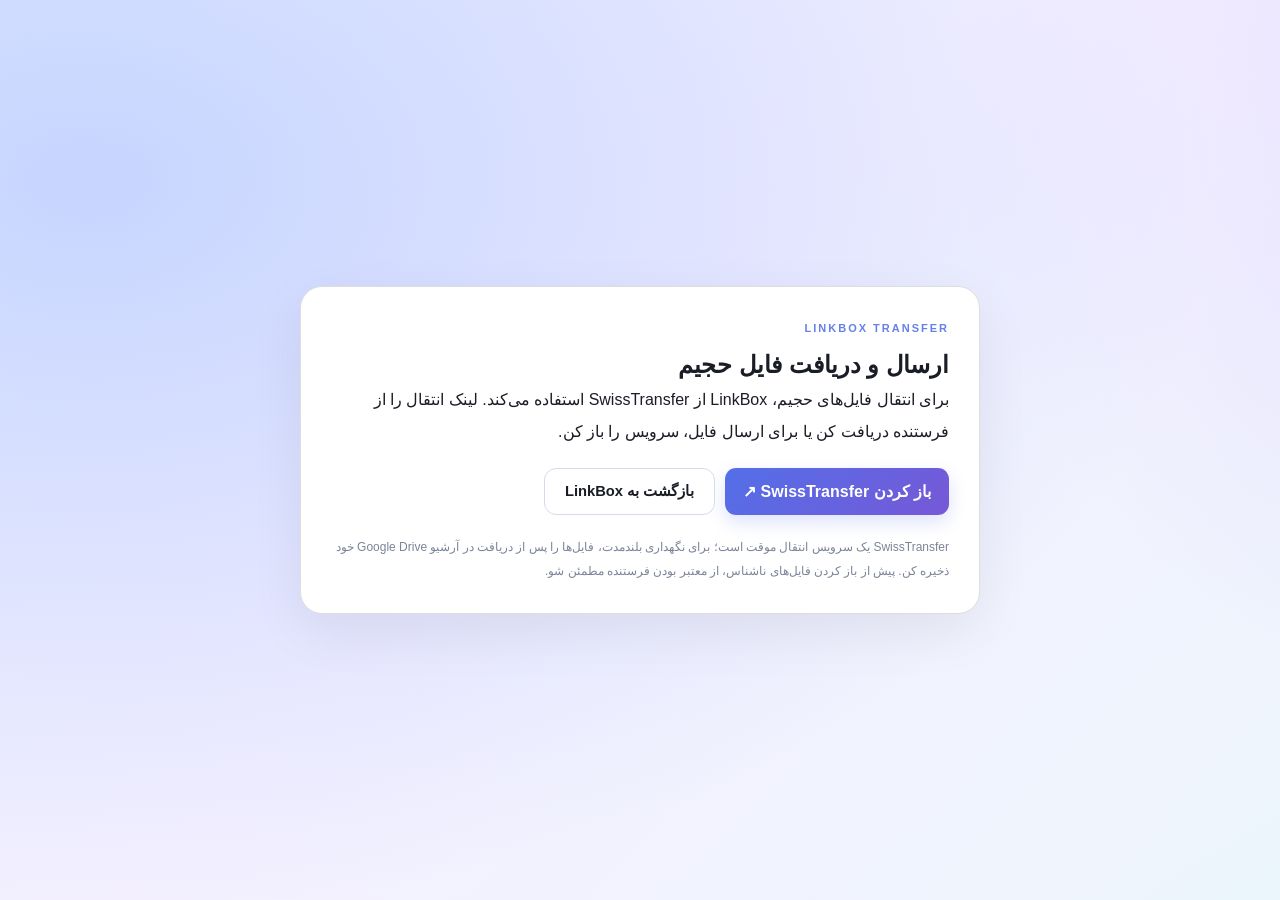
==== commit e5094459: "Add files via upload" ====
--- a/receive.html
+++ b/receive.html
@@ -1 +1 @@
-<!DOCTYPE html><html lang="fa" dir="rtl"><head><meta charset="UTF-8"><meta name="viewport" content="width=device-width,initial-scale=1"><title>ارسال فایل به LinkBox</title><link rel="stylesheet" href="styles.css"><link rel="stylesheet" href="file-manager.css"><style>body{min-height:100vh;display:grid;place-items:center}.receive-card{width:min(620px,calc(100% - 28px));padding:28px;border:1px solid var(--border-color,#ddd);border-radius:22px;background:var(--card-bg,#fff);box-shadow:0 18px 55px #0001}.receive-drop{display:block;text-align:center;border:2px dashed #8795ce;border-radius:16px;padding:38px 15px;margin:20px 0;cursor:pointer}.receive-drop strong{display:block;font-size:18px;margin-bottom:8px}.receive-status{font-size:13px;line-height:1.9;min-height:28px}</style></head><body><main class="receive-card"><p class="fm-kicker">LINKBOX SECURE TRANSFER</p><h2>ارسال فایل</h2><p>فایل‌های انتخاب‌شده مستقیماً به فضای ابری LinkBox ارسال می‌شوند.</p><label class="receive-drop"><strong>＋ انتخاب فایل یا فایل‌ها</strong><span>برای فایل‌های بزرگ، بارگذاری قطعه‌ای انجام می‌شود.</span><input id="receive-files" type="file" multiple hidden></label><div class="fm-progress-wrap"><div class="fm-progress-label"><span id="receive-name">آماده دریافت فایل</span><span id="receive-percent">0%</span></div><div class="fm-progress"><i id="receive-bar"></i></div></div><p id="receive-status" class="receive-status" aria-live="polite"></p><p class="fm-footer-note">این لینک ممکن است پس از تاریخ انقضا غیرفعال شود. فایل‌های ارسال‌شده در آرشیو مدیر قرار می‌گیرند.</p></main><script src="config.js"></script><script src="receive.js"></script></body></html>+<!DOCTYPE html><html lang="fa" dir="rtl"><head><meta charset="UTF-8"><meta name="viewport" content="width=device-width,initial-scale=1"><title>ارسال و دریافت فایل | LinkBox</title><link rel="stylesheet" href="styles.css"><link rel="stylesheet" href="file-manager.css"><style>body{min-height:100vh;display:grid;place-items:center}.receive-card{width:min(680px,calc(100% - 28px));padding:30px;border:1px solid var(--border-color,#ddd);border-radius:22px;background:var(--card-bg,#fff);box-shadow:0 18px 55px #0001}.receive-card p{line-height:2}.receive-actions{display:flex;gap:10px;flex-wrap:wrap;margin:20px 0}.receive-actions a{display:inline-flex;text-decoration:none}</style></head><body><main class="receive-card"><p class="fm-kicker">LINKBOX TRANSFER</p><h2>ارسال و دریافت فایل حجیم</h2><p>برای انتقال فایل‌های حجیم، LinkBox از SwissTransfer استفاده می‌کند. لینک انتقال را از فرستنده دریافت کن یا برای ارسال فایل، سرویس را باز کن.</p><div class="receive-actions"><a class="fm-upload-btn" href="https://www.swisstransfer.com/" target="_blank" rel="noopener noreferrer">باز کردن SwissTransfer ↗</a><a class="btn btn-secondary" href="./">بازگشت به LinkBox</a></div><p class="fm-footer-note">SwissTransfer یک سرویس انتقال موقت است؛ برای نگهداری بلندمدت، فایل‌ها را پس از دریافت در آرشیو Google Drive خود ذخیره کن. پیش از باز کردن فایل‌های ناشناس، از معتبر بودن فرستنده مطمئن شو.</p></main></body></html>
--- a/file-manager.css
+++ b/file-manager.css
@@ -7,3 +7,8 @@
 .fm-progress-wrap{padding:15px 17px;border:1px solid var(--border-color,#e7eaf1);border-radius:15px;background:var(--card-bg,#fff)}.fm-progress-label{display:flex;justify-content:space-between;font-size:12px;margin-bottom:10px}.fm-progress{height:8px;background:rgba(120,130,150,.15);border-radius:20px;overflow:hidden}.fm-progress i{display:block;width:0;height:100%;background:linear-gradient(90deg,#536fe8,#20b99a);border-radius:20px;transition:width .2s}
 .fm-list-head{display:flex;justify-content:space-between;align-items:center;gap:12px;margin:26px 0 13px}.fm-list-head h3{margin:0}.fm-list-head input{max-width:300px;width:45%;padding:10px 13px;border:1px solid var(--border-color,#e7eaf1);border-radius:10px;background:var(--card-bg,#fff);color:inherit}.fm-file-list{display:grid;gap:9px}.fm-file-row{display:flex;align-items:center;gap:13px;padding:13px 15px;border:1px solid var(--border-color,#e7eaf1);border-radius:14px;background:var(--card-bg,#fff)}.fm-file-icon{font-size:25px;width:40px;text-align:center}.fm-file-info{min-width:0;flex:1}.fm-file-info strong{display:block;overflow:hidden;text-overflow:ellipsis;white-space:nowrap}.fm-file-info small{display:block;color:var(--muted,#7b8498);margin-top:4px;font-size:11px}.fm-file-actions{display:flex;gap:7px}.fm-file-actions button{border:1px solid var(--border-color,#e7eaf1);background:transparent;color:inherit;border-radius:9px;padding:7px 10px;cursor:pointer}.fm-empty{text-align:center;padding:35px 15px;border:1px dashed var(--border-color,#cbd2df);border-radius:15px;color:var(--muted,#7b8498)}.fm-footer-note{margin-top:18px;font-size:12px;color:var(--muted,#7b8498);line-height:1.9}
 @media(max-width:650px){.file-manager-page{padding:0 13px;margin-top:16px}.fm-hero{padding:22px}.fm-hero h2{font-size:22px}.fm-cloud-icon{font-size:44px}.fm-stats{grid-template-columns:1fr}.fm-list-head{align-items:stretch;flex-direction:column}.fm-list-head input{width:100%;max-width:none}.fm-file-row{align-items:flex-start}.fm-file-actions{flex-direction:column}}
+.fm-notice.is-error{background:rgba(239,68,68,.10);border-color:rgba(239,68,68,.28);color:#b42318}
+.fm-transfer-panel{margin-top:28px;padding:20px;border:1px solid var(--border-color,#e7eaf1);border-radius:18px;background:var(--card-bg,#fff)}
+.fm-transfer-heading{display:flex;align-items:center;justify-content:space-between;gap:16px;margin-bottom:16px}.fm-transfer-heading h3{margin:0 0 6px}.fm-transfer-heading p:last-child{margin:0;color:var(--muted,#7b8498);font-size:13px;line-height:1.8}.fm-swiss-mark{width:54px;height:54px;display:grid;place-items:center;border-radius:16px;background:#e9f5ff;color:#1769aa;font-size:30px;font-weight:800}
+.fm-swiss-card{display:flex;align-items:center;justify-content:space-between;gap:14px;padding:16px;margin-top:10px;border:1px solid var(--border-color,#e7eaf1);border-radius:14px}.fm-swiss-card>div:first-child{display:flex;flex-direction:column;gap:6px}.fm-swiss-card small{color:var(--muted,#7b8498);font-size:12px;line-height:1.8}.fm-transfer-form{display:flex;gap:7px;flex-wrap:wrap;max-width:650px}.fm-transfer-form input{min-width:170px;flex:1;padding:9px 11px;border:1px solid var(--border-color,#dce1eb);border-radius:9px;background:var(--card-bg,#fff);color:inherit}.fm-transfer-history{display:grid;gap:8px;margin-top:12px}.fm-history-row{display:flex;align-items:center;justify-content:space-between;gap:12px;padding:11px 13px;border:1px solid var(--border-color,#e7eaf1);border-radius:11px}.fm-history-row>div:first-child{min-width:0;display:flex;flex-direction:column;gap:4px}.fm-history-row strong{overflow-wrap:anywhere}.fm-history-row small{color:var(--muted,#7b8498);font-size:11px}.fm-history-row>div:last-child{display:flex;gap:6px;flex-shrink:0}.fm-history-row button{padding:6px 9px;border:1px solid var(--border-color,#e7eaf1);border-radius:8px;background:transparent;color:inherit;cursor:pointer}
+@media(max-width:700px){.fm-swiss-card{align-items:stretch;flex-direction:column}.fm-transfer-form{flex-direction:column}.fm-transfer-form input{width:100%}.fm-history-row{align-items:stretch;flex-direction:column}.fm-history-row>div:last-child{justify-content:flex-start}}
